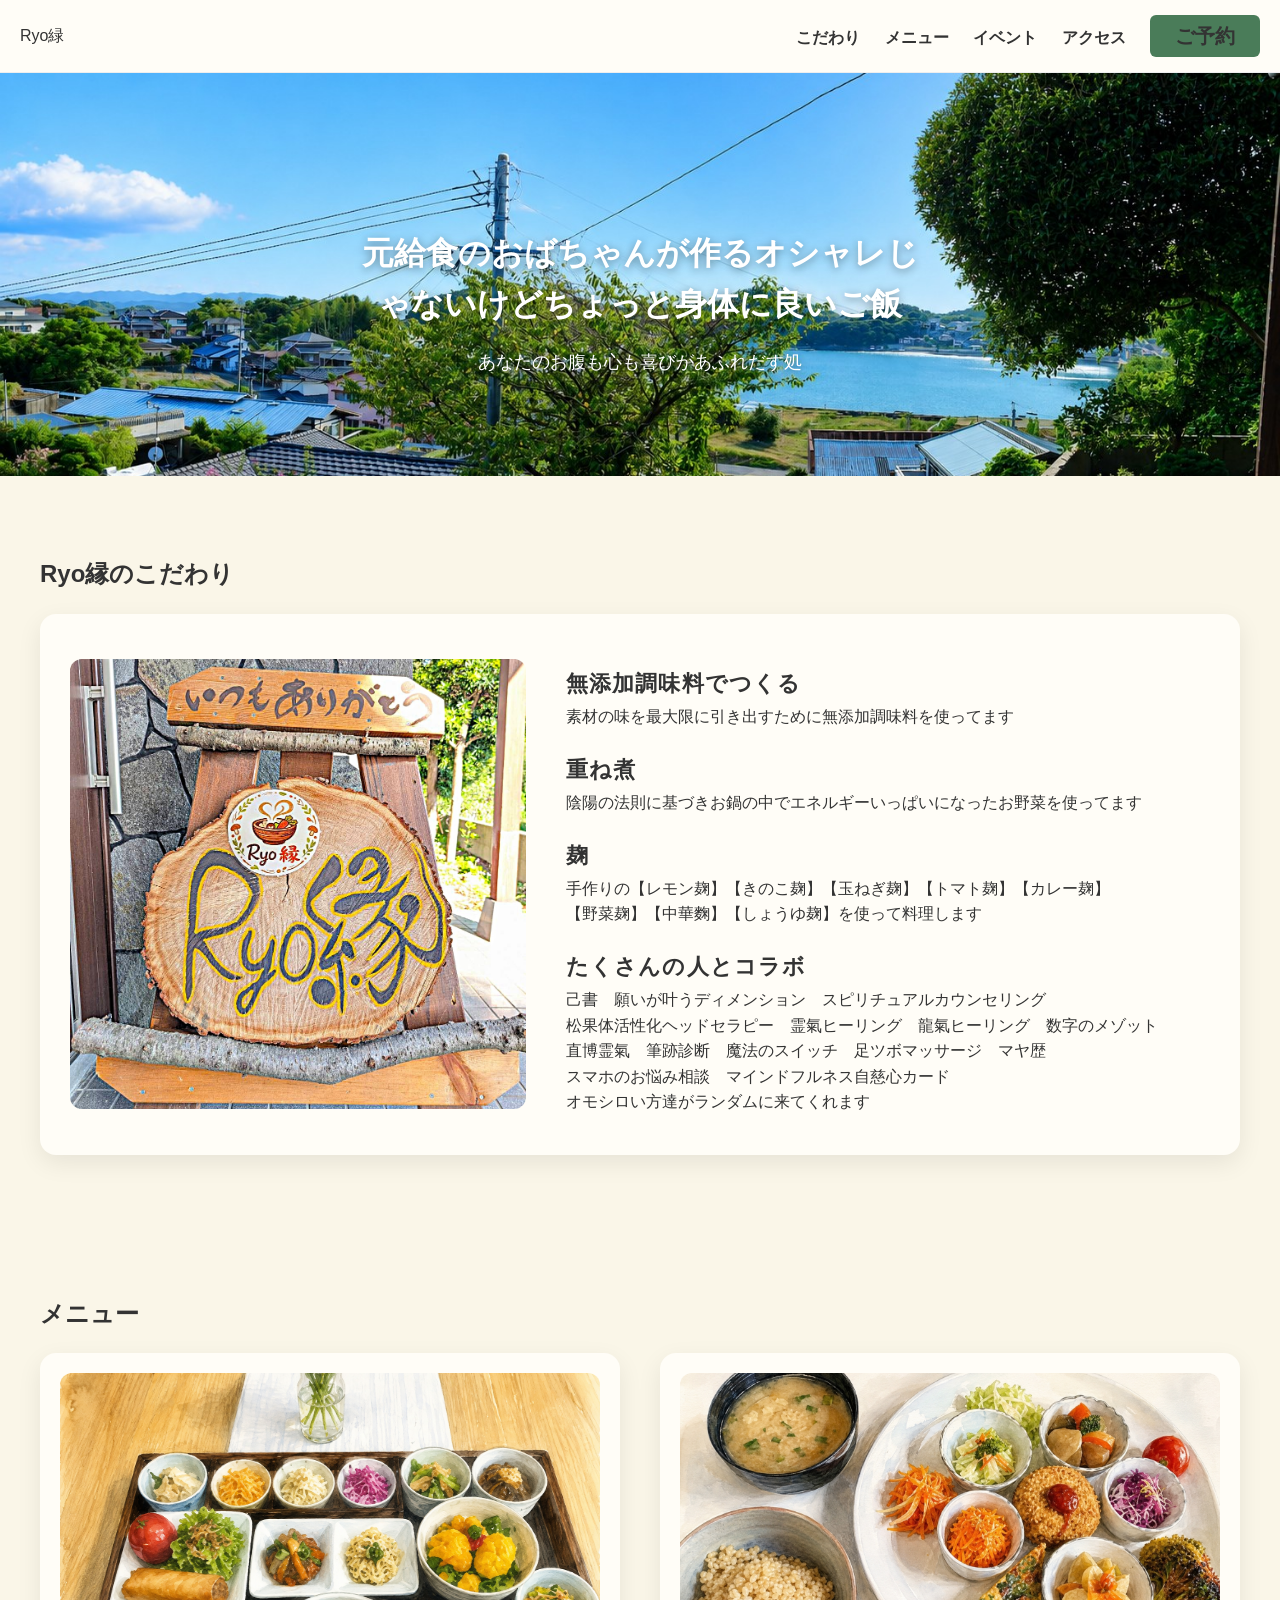
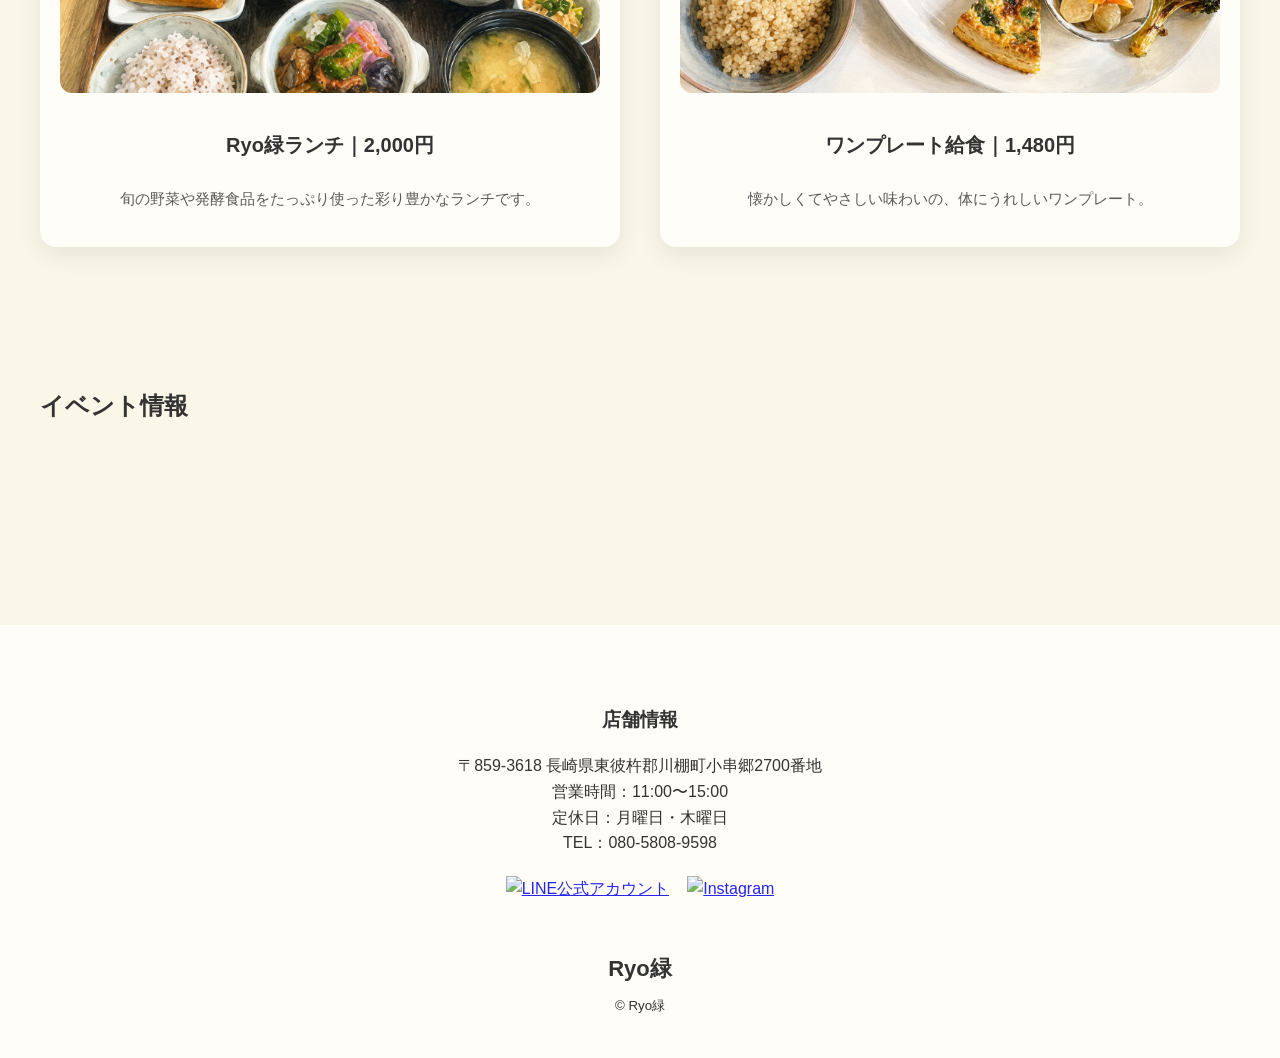
==== index.html @ fbeedf5d "3" ====
<!DOCTYPE html>
<html lang="ja">
<head>
  <meta charset="UTF-8">
  <meta name="viewport" content="width=device-width, initial-scale=1.0">

  <!-- ▼ Google Search Console 所有権確認タグ -->
  <meta name="google-site-verification" content="dXs_n0y46cfC3_GRLBrGXvfFV4buitAmR9U5VPT2Iac" />

  <title>Ryo緑</title>
  <link rel="stylesheet" href="style.css">
</head>

<body>

<header class="header">
  <div class="logo">Ryo緑</div>

  <!-- ハンバーガー -->
  <div class="hamburger" id="hamburger">
    <span></span>
    <span></span>
    <span></span>
  </div>

  <!-- ナビ -->
  <nav class="nav" id="nav">
    <a href="#concept">こだわり</a>
    <a href="#menu">メニュー</a>
    <a href="#kodawari">イベント</a>
    <a href="access.html">アクセス</a>
    <a href="reserve.html" class="nav-reserve">ご予約</a>

  </nav>
</header>

<!-- Hero -->
<section class="hero">
  <img src="images/hero.png" alt="Ryo緑ランチ" class="hero-img">
  <div class="hero-text">
    <h1>元給食のおばちゃんが作るオシャレじゃないけどちょっと身体に良いご飯</h1>
    <p>あなたのお腹も心も喜びがあふれだす処</p>
  </div>
</section>

<!-- Concept（画像スライダー版） -->
<section id="concept" class="section">
  <h2>Ryo縁のこだわり</h2>

  <div class="concept-card">

    <!-- ▼ スライダー枠 -->
    <div class="concept-slider" id="conceptSlider"></div>

    <div class="concept-text">
<div class="feature-block">
  <h3>無添加調味料でつくる</h3>
    素材の味を最大限に引き出すために無添加調味料を使ってます
</div>
<div class="feature-block">
  <h3>重ね煮</h3>
  陰陽の法則に基づきお鍋の中でエネルギーいっぱいになったお野菜を使ってます 
</div>
<div class="feature-block">
  <h3>麹</h3>
    手作りの【レモン麹】【きのこ麹】【玉ねぎ麹】【トマト麹】【カレー麹】<br>
    【野菜麹】【中華麴】【しょうゆ麹】を使って料理します
</div>

<div class="feature-block">
<h3>たくさんの人とコラボ</h3>
己書　願いが叶うディメンション　スピリチュアルカウンセリング<br>
松果体活性化ヘッドセラピー　霊氣ヒーリング　龍氣ヒーリング　数字のメゾット<br>
直博霊氣　筆跡診断　魔法のスイッチ　足ツボマッサージ　マヤ歴<br>
スマホのお悩み相談　マインドフルネス自慈心カード<br>
オモシロい方達がランダムに来てくれます
    </div>

</section>

<!-- Menu -->
<section id="menu" class="section">
  <h2>メニュー</h2>
  <div class="menu-grid">

    <div class="menu-card">
      <img src="images/royenlunch.png" alt="Ryo緑ランチ">
      <h3>Ryo緑ランチ｜2,000円</h3>
      <p>旬の野菜や発酵食品をたっぷり使った彩り豊かなランチです。</p>
    </div>

    <div class="menu-card">
      <img src="images/royenplate.png" alt="ワンプレート給食">
      <h3>ワンプレート給食｜1,480円</h3>
      <p>懐かしくてやさしい味わいの、体にうれしいワンプレート。</p>
    </div>

  </div>
</section>

<!-- Event -->
<section id="kodawari" class="section">
  <h2>イベント情報</h2>

  <div class="event-scroll" id="eventScroll">
    <!-- Firebaseからイベントを読み込んで自動でここに追加される -->
  </div>
</section>

<!-- ▼ モーダル（イベント拡大表示） -->
<div id="eventModal" class="modal">
  <div class="modal-content">
    <span class="close-btn">&times;</span>
    <img id="modalImage" src="" alt="イベント画像">
    <p id="modalDesc"></p>
  </div>
</div>

<!-- Footer -->
<footer class="footer" id="footer-access">

  <div class="footer-box">

    <div class="footer-info">
      <h3>店舗情報</h3>
      <p>
        〒859-3618 長崎県東彼杵郡川棚町小串郷2700番地<br>
        営業時間：11:00〜15:00<br>
        定休日：月曜日・木曜日<br>
        TEL：080-5808-9598
      </p>
<div class="footer-sns">
  <a href="https://lin.ee/あなたのLINEリンク" target="_blank" class="sns-icon">
    <img src="https://scdn.line-apps.com/n/line_add_friends/btn/ja.png" alt="LINE公式アカウント">
  </a>

  <a href="https://www.instagram.com/あなたのインスタID/" target="_blank" class="sns-icon">
    <img src="https://upload.wikimedia.org/wikipedia/commons/a/a5/Instagram_icon.png" alt="Instagram">
  </a>
</div>

    </div>
    
    <!-- ▼ 長押しで管理画面へ -->
    <div class="footer-brand">
      <div class="footer-logo" id="adminLogo">Ryo緑</div>
      <small>© Ryo緑</small>
    </div>

  </div>

</footer>

<script>
  /* ハンバーガー */
  const hamburger = document.getElementById("hamburger");
  const nav = document.getElementById("nav");

  hamburger.addEventListener("click", () => {
    nav.classList.toggle("active");
  });

  /* PCドラッグで横スクロール */
  const eventScroll = document.getElementById('eventScroll');
  let isDown = false;
  let startX;
  let scrollLeft;

  eventScroll.addEventListener('mousedown', (e) => {
    isDown = true;
    startX = e.pageX - eventScroll.offsetLeft;
    scrollLeft = eventScroll.scrollLeft;
  });

  eventScroll.addEventListener('mouseleave', () => isDown = false);
  eventScroll.addEventListener('mouseup', () => isDown = false);

  eventScroll.addEventListener('mousemove', (e) => {
    if (!isDown) return;
    e.preventDefault();
    const x = e.pageX - eventScroll.offsetLeft;
    const walk = (x - startX) * 1.5;
    eventScroll.scrollLeft = scrollLeft - walk;
  });

  /* 長押しで管理画面へ */
  const adminLogo = document.getElementById("adminLogo");
  let pressTimer;

  adminLogo.addEventListener("mousedown", () => {
    pressTimer = setTimeout(() => {
      window.open("admin.html", "_blank");
    }, 1200);
  });

  adminLogo.addEventListener("mouseup", () => clearTimeout(pressTimer));
  adminLogo.addEventListener("mouseleave", () => clearTimeout(pressTimer));

  /* ▼ モーダル閉じる */
  const modal = document.getElementById("eventModal");
  const closeBtn = document.querySelector(".close-btn");

  closeBtn.addEventListener("click", () => {
    modal.style.display = "none";
  });

  modal.addEventListener("click", (e) => {
    if (e.target === modal) modal.style.display = "none";
  });
</script>

<!-- ▼ Firebaseからイベント読み込み -->
<script type="module">
  import { initializeApp } from "https://www.gstatic.com/firebasejs/10.0.0/firebase-app.js";
  import { getFirestore, collection, getDocs } from "https://www.gstatic.com/firebasejs/10.0.0/firebase-firestore.js";

  /* ▼ 新しい Firebase 設定値（ryoenn-1dc81） ▼ */
  const firebaseConfig = {
    apiKey: "AIzaSyDnXJIOmutkJ0SrPln5XdKHUF9UUEnhtdI",
    authDomain: "ryoenn-1dc81.firebaseapp.com",
    projectId: "ryoenn-1dc81",
    storageBucket: "ryoenn-1dc81.firebasestorage.app",
    messagingSenderId: "92335833506",
    appId: "1:92335833506:web:ac55b67620a086cfd332fb",
    measurementId: "G-6D3M8D7VG6"
  };

  const app = initializeApp(firebaseConfig);
  const db = getFirestore(app);

  async function loadEvents() {
    const eventScroll = document.getElementById("eventScroll");
    eventScroll.innerHTML = "";

    const snapshot = await getDocs(collection(db, "events"));
    snapshot.forEach((docData) => {
      const data = docData.data();

      const card = document.createElement("div");
      card.classList.add("event-card");

      card.innerHTML = `
        <img src="${data.imageUrl}" alt="イベント写真">
        <p class="event-desc">${data.description}</p>
      `;

      /* ▼ カードクリックでモーダル表示 */
      card.addEventListener("click", () => {
        document.getElementById("modalImage").src = data.imageUrl;
        document.getElementById("modalDesc").textContent = data.description;
        document.getElementById("eventModal").style.display = "flex";
      });

      eventScroll.appendChild(card);
    });
  }

  loadEvents();
</script>

<!-- ▼ こだわり画像スライダー -->
<script>
  const conceptImages = [
    "images/concept.png",
    "images/concept2.png",
    "images/concept3.png"
  ];

  const slider = document.getElementById("conceptSlider");

  conceptImages.forEach((src, index) => {
    const img = document.createElement("img");
    img.src = src;
    if (index === 0) img.classList.add("active");
    slider.appendChild(img);
  });

  let currentIndex = 0;
  const imgs = slider.querySelectorAll("img");

  setInterval(() => {
    imgs[currentIndex].classList.remove("active");
    currentIndex = (currentIndex + 1) % imgs.length;
    imgs[currentIndex].classList.add("active");
  }, 3000);

  slider.addEventListener("click", () => {
    imgs[currentIndex].classList.remove("active");
    currentIndex = (currentIndex + 1) % imgs.length;
    imgs[currentIndex].classList.add("active");
  });
</script>

</body>
</html>
---- style.css ----
/* ===========================
   基本設定（最大幅・フォント）
=========================== */
body {
  background: #faf6e8f5;
  margin: 0;
  font-family: "Noto Sans JP", sans-serif;
  line-height: 1.6;
  color: #333;
}

/* 全セクションの余白 */
.section {
  max-width: 1200px;
  margin: 0 auto;
  padding: 60px 20px;
}

/* ===========================
   Header（固定・レスポンシブ）
=========================== */
.header {
  display: flex;
  justify-content: space-between;
  align-items: center;
  padding: 20px;
  position: sticky;
  top: 0;
  background: #fffdf7;
  z-index: 100;
  border-bottom: 1px solid #eee;
  flex-wrap: nowrap;
  overflow: hidden;
}

.nav a {
  margin-left: 20px;
  text-decoration: none;
  color: #333;
  font-weight: 600;
}

.reserve-btn {
  padding: 6px 12px;
  background: #4CAF50;
  color: #fff;
  border-radius: 4px;
}
/* ヘッダー専用の予約ボタン */
.nav-reserve {
  padding: 10px 25px;
  background: #4a7c59; /* Ryo緑カラー */
  color: #fff;
  border-radius: 6px;
  font-size: 20px;
  transition: background 0.2s;
}

.nav-reserve:hover {
  background: #3e6b4d;
}


/*===========================
   ハンバーガーメニュー
=========================== */
.hamburger {
  display: none;
  flex-direction: column;
  gap: 5px;
  cursor: pointer;
}

.hamburger span {
  width: 26px;
  height: 3px;
  background: #333;
  border-radius: 3px;
}

/* ===========================
   Hero
=========================== */
.hero {
  position: relative;
  text-align: center;
}

.hero-img {
  width: 100%;
  height: auto;
  display: block;
}

.hero-text {
  position: absolute;
  bottom: 15%;
  left: 50%;
  transform: translateX(-50%);
  color: white;
  text-shadow: 0 2px 8px rgba(0,0,0,0.4);
  
  padding: 20px 30px;
  border-radius: 12px;
}

.hero-text h1 {
  font-size: 32px;
  margin-bottom: 10px;
}

.hero-text p {
  font-size: 18px;
}
@media (max-width: 600px) {

  .hero-text {
    bottom: 3% !important;     /* ← 位置を下げて見切れ防止 */
    width: 85% !important;
    padding: 8px 12px !important;
  }

  .hero-text h1 {
    font-size: 17px !important;   /* ← 控えめに小さく（強制適用） */
    line-height: 1.35 !important;
    margin-bottom: 4px !important;
  }

  .hero-text p {
    font-size: 13px !important;
    line-height: 1.35 !important;
  }
}
@media (max-width: 600px) {

  /* Hero 全体をヘッダー分だけ下げる */

  /* hero-text の位置は微調整（必要なら） */
  .hero-text {
    bottom: 8%;
  }
}

/* ===========================
   Concept（カード版）
=========================== */

.concept-card {
  background: #fffdf7;
  border-radius: 16px;
  padding: 30px;
  display: flex;
  gap: 40px;
  align-items: center;
  box-shadow: 0 8px 24px rgba(0,0,0,0.08);
  max-width: 1200px;
  margin: 0 auto;
  transition: transform 0.3s ease, box-shadow 0.3s ease;
}
.feature-block {
  margin-bottom: 10px;        /* ブロック間の余白を広めに */
}
.feature-block h3 {
  font-size: 1.4rem;
  font-weight: 700;
  margin-bottom: 2px;         /* 見出しと本文の間に少し余白 */
  letter-spacing: 0.05em;     /* 写真のような少し広めの字間 */
}
/* ===========================
   Concept Slider（追加）
=========================== */

.concept-slider {
  width: 40%;
  height: 450px;
  overflow: hidden;
  border-radius: 12px;
  position: relative;
}

.concept-slider img {
  width: 100%;
  height: 100%;
  object-fit: cover;
  position: absolute;
  top: 0;
  left: 0;
  opacity: 0;
  transition: opacity 1s ease;
}

.concept-slider img.active {
  opacity: 1;
}

/* スマホ対応 */
@media (max-width: 600px) {
  .concept-card {
    flex-direction: column;   /* ← 画像が上、文字が下になる */
    text-align: center;
    padding: 20px;
  }

  .concept-slider {
    width: 100%;              /* ← スマホ時の画像横幅はここで変える */
    height: 220px;            /* ← 高さは自由に調整可能 */
  }

  .concept-text {
    width: 100%;
    margin-top: 20px;         /* ← 画像との間に余白（任意） */
  }
}
/* ===========================
   Menu（カード化・高級感アップ）
=========================== */

.menu-grid {
  display: grid;
  grid-template-columns: 1fr 1fr;
  gap: 40px;
  align-items: stretch;
}

.menu-card {
  background: #fffdf7;
  border-radius: 16px;
  padding: 20px;
  text-align: center;
  box-shadow: 0 8px 24px rgba(0,0,0,0.08);
  transition: transform 0.3s ease, box-shadow 0.3s ease;
  cursor: pointer;
  display: flex;
  flex-direction: column;
}

.menu-card:hover {
  transform: translateY(-6px);
  box-shadow: 0 12px 32px rgba(0,0,0,0.12);
}

.menu-card img {
  width: 100%;
  height: 320px;
  object-fit: cover;
  object-position: center;
  border-radius: 12px;
  margin-bottom: 16px;
}

.menu-card h3 {
  font-size: 20px;
  margin-bottom: 10px;
  color: #333;
}

.menu-card p {
  font-size: 15px;
  color: #5a5a5a;
  line-height: 1.7;
}

/* スマホ対応 */
@media (max-width: 600px) {
  .menu-grid {
    grid-template-columns: 1fr;
  }

  .menu-card img {
    height: auto;
  }
}

/* ===========================
   Event（高級感フル強化版）
=========================== */

.event-scroll {
  display: flex;
  overflow-x: scroll;
  gap: 48px;
  padding: 30px 20px;
  scroll-snap-type: x mandatory;
  -webkit-overflow-scrolling: touch;
  scrollbar-color: #4a7c59 #e5e5e5;
}

.event-card {
  flex: 0 0 300px;
  background: #fffdf7;
  border-radius: 16px;
  padding: 20px;
  text-align: center;
  scroll-snap-align: start;
  box-shadow: 0 8px 24px rgba(0,0,0,0.08);
  transition: transform 0.3s ease, box-shadow 0.3s ease;
  cursor: pointer;
}

.event-card:hover {
  transform: translateY(-6px);
  box-shadow: 0 12px 32px rgba(0,0,0,0.12);
}

@media (hover: none) {
  .event-card:hover {
    transform: none;
    box-shadow: 0 8px 24px rgba(0,0,0,0.08);
  }
}

.event-card img {
  width: 100%;
  height: auto;
  object-fit: contain;
  border-radius: 12px;
  margin-bottom: 14px;
}

.event-desc {
  margin-top: 8px;
  font-size: 15px;
  line-height: 1.7;
  color: #5a5a5a;
}

/* スクロールバー */
.event-scroll::-webkit-scrollbar {
  height: 8px;
}

.event-scroll::-webkit-scrollbar-thumb {
  background: #6b8f71;
  border-radius: 4px;
}

.event-scroll::-webkit-scrollbar-track {
  background: #e5e5e5;
  border-radius: 4px;
}

/* スマホ */
@media (max-width: 600px) {
  .event-card {
    flex: 0 0 85%;
  }
}

/* ===========================
   ▼ モーダル（イベント拡大表示）
=========================== */

.modal {
  display: none;
  position: fixed;
  top: 0;
  left: 0;
  width: 100%;
  height: 100%;
  background: rgba(0,0,0,0.55);
  backdrop-filter: blur(4px);
  justify-content: center;
  align-items: center;
  z-index: 9999;
}

.modal-content {
  background: #fffdf7;
  padding: 24px;
  border-radius: 16px;
  max-width: 500px;
  width: 90%;
  text-align: center;
  box-shadow: 0 12px 32px rgba(0,0,0,0.18);
  animation: fadeIn 0.3s ease;
}

.close-btn {
  float: right;
  font-size: 28px;
  cursor: pointer;
  margin-bottom: 10px;
}

.modal-content img {
  width: 100%;
  border-radius: 12px;
  margin-bottom: 16px;
}

@keyframes fadeIn {
  from { opacity: 0; transform: scale(0.92); }
  to { opacity: 1; transform: scale(1); }
}

/* ===========================
   Footer（店舗情報＋ブランド統合）
=========================== */

.footer {
  background: #fffdf7;
  padding: 40px 20px;
  margin-top: 60px;
  border-top: 1px solid #fffdf7;
}

.footer-box {
  max-width: 900px;
  margin: 0 auto;
  text-align: center;
}

.footer-info {
  background: #fffdf7;
  padding: 20px;
  border-radius: 12px;
  margin-bottom: 30px;
}

.footer-brand {
  margin-top: 10px;
}

.footer-logo {
  font-size: 22px;
  font-weight: bold;
  margin-bottom: 6px;
}
.footer-sns {
  display: flex;
  gap: 18px;
  margin-top: 20px;
  justify-content: center;
}

.footer-sns img {
  width: 32px;
  height: 32px;
  opacity: 0.85;
  transition: 0.3s ease;
}

.footer-sns img:hover {
  opacity: 1;
  transform: scale(1.12);
}

/* ===========================
   スマホ対応
=========================== */
@media (max-width: 600px) {

  .hero-text h1 {
    font-size: 20px;
  }
  .hero-text p {
    font-size: 14px;
  }

  #concept p {
    text-align: center;
  }

  .two-column {
    display: block;
  }
  .two-column img {
    width: 100%;
    margin-top: 20px;
  }

  .nav a {
    margin-left: 10px;
    font-size: 14px;
  }

  .footer {
    padding: 30px 16px;
  }
}

/* ===========================
   ハンバーガーメニュー（スマホ）
=========================== */
@media (max-width: 600px) {

  .hamburger {
    display: flex;
  }

  .nav {
    display: none;
    flex-direction: column;
    background: #fff;
    width: 100%;
    padding: 20px;
    border-bottom: 1px solid #eee;
  }

  .nav.active {
    display: flex;
    position: static;
  }

  .nav a {
    margin: 10px 0;
    font-size: 16px;
  }
}/* ================================
   reserve.html 専用デザイン
   Ryo緑の世界観に合わせた最終版
================================ */

/* カード全体（白いパネル） */
.reserve-panel-vertical {
  max-width: 700px;
  margin: 60px auto;
  padding: 48px 36px;
  background: #ffffff;
  border-radius: 14px;
  box-shadow: 0 4px 14px rgba(0,0,0,0.08);
  height: auto; /* 内容に応じて伸びる */
  box-sizing: border-box;
}

/* タイトル */
.reserve-panel-vertical h2 {
  text-align: center;
  font-size: 2rem;
  margin-bottom: 28px;
  letter-spacing: 1px;
}

/* 説明文 */
.reserve-panel-vertical p {
  line-height: 1.8;
  margin-bottom: 28px;
  font-size: 16px;
}

/* 見出し（ご予約方法 / 注意事項） */
.reserve-panel-vertical h3 {
  font-size: 1.4rem;
  margin: 32px 0 16px;
}

/* 予約ボタンの並び */
.reserve-links {
  display: flex;
  flex-direction: column;
  gap: 24px; /* ボタン間隔を広げて見切れ防止 */
}

/* 予約ボタン */
.reserve-btn {
  display: block;
  padding: 16px 20px;
  background-color: #4a7c59; /* Ryo緑カラー */
  color: #fff;
  text-align: center;
  border-radius: 8px;
  font-size: 18px;
  transition: background 0.2s, transform 0.1s;
}

.reserve-btn:hover {
  background-color: #3e6b4d;
}

.reserve-btn:active {
  transform: scale(0.98);
}

/* 注意事項リスト */
.reserve-panel-vertical ul {
  margin-top: 10px;
  padding-left: 20px;
  line-height: 1.8;
  font-size: 15px;
  color: #555;
}

/* スマホ最適化 */
@media (max-width: 600px) {
  .reserve-panel-vertical {
    padding: 32px 20px;
    margin: 30px 12px;
  }

  .reserve-btn {
    font-size: 16px;
    padding: 14px;
  }

  .reserve-links {
    gap: 20px;
  }
}
/* 駐車場（2枚） */
.parking-photos {
  display: flex;
  gap: 20px;
  flex-wrap: wrap;
  margin-top: 20px;
}

.parking-photos .access-item {
  width: 48%;
}

/* 道順（3枚横並び） */
.path-photos {
  display: flex;
  gap: 20px;
  flex-wrap: nowrap;
  justify-content: space-between;
  margin-top: 20px;
}

.path-photos .access-item {
  width: 32%;
}
/* 道順写真の高さ統一 */
.path-photos .access-img {
  height: 220px;   /* ← 好きな高さに調整可能 */
  object-fit: cover;
}

/* 共通 */
.access-img {
  width: 100%;
  border-radius: 8px;
  box-shadow: 0 2px 6px rgba(0,0,0,0.15);
  object-fit: cover;
}

.access-caption {
  margin-top: 8px;
  font-size: 14px;
  color: #555;
  line-height: 1.5;
}

/* スマホ最適化 */
@media (max-width: 600px) {
  .path-photos {
    flex-wrap: wrap;
  }
  .path-photos .access-item {
    width: 100%;
  }
}
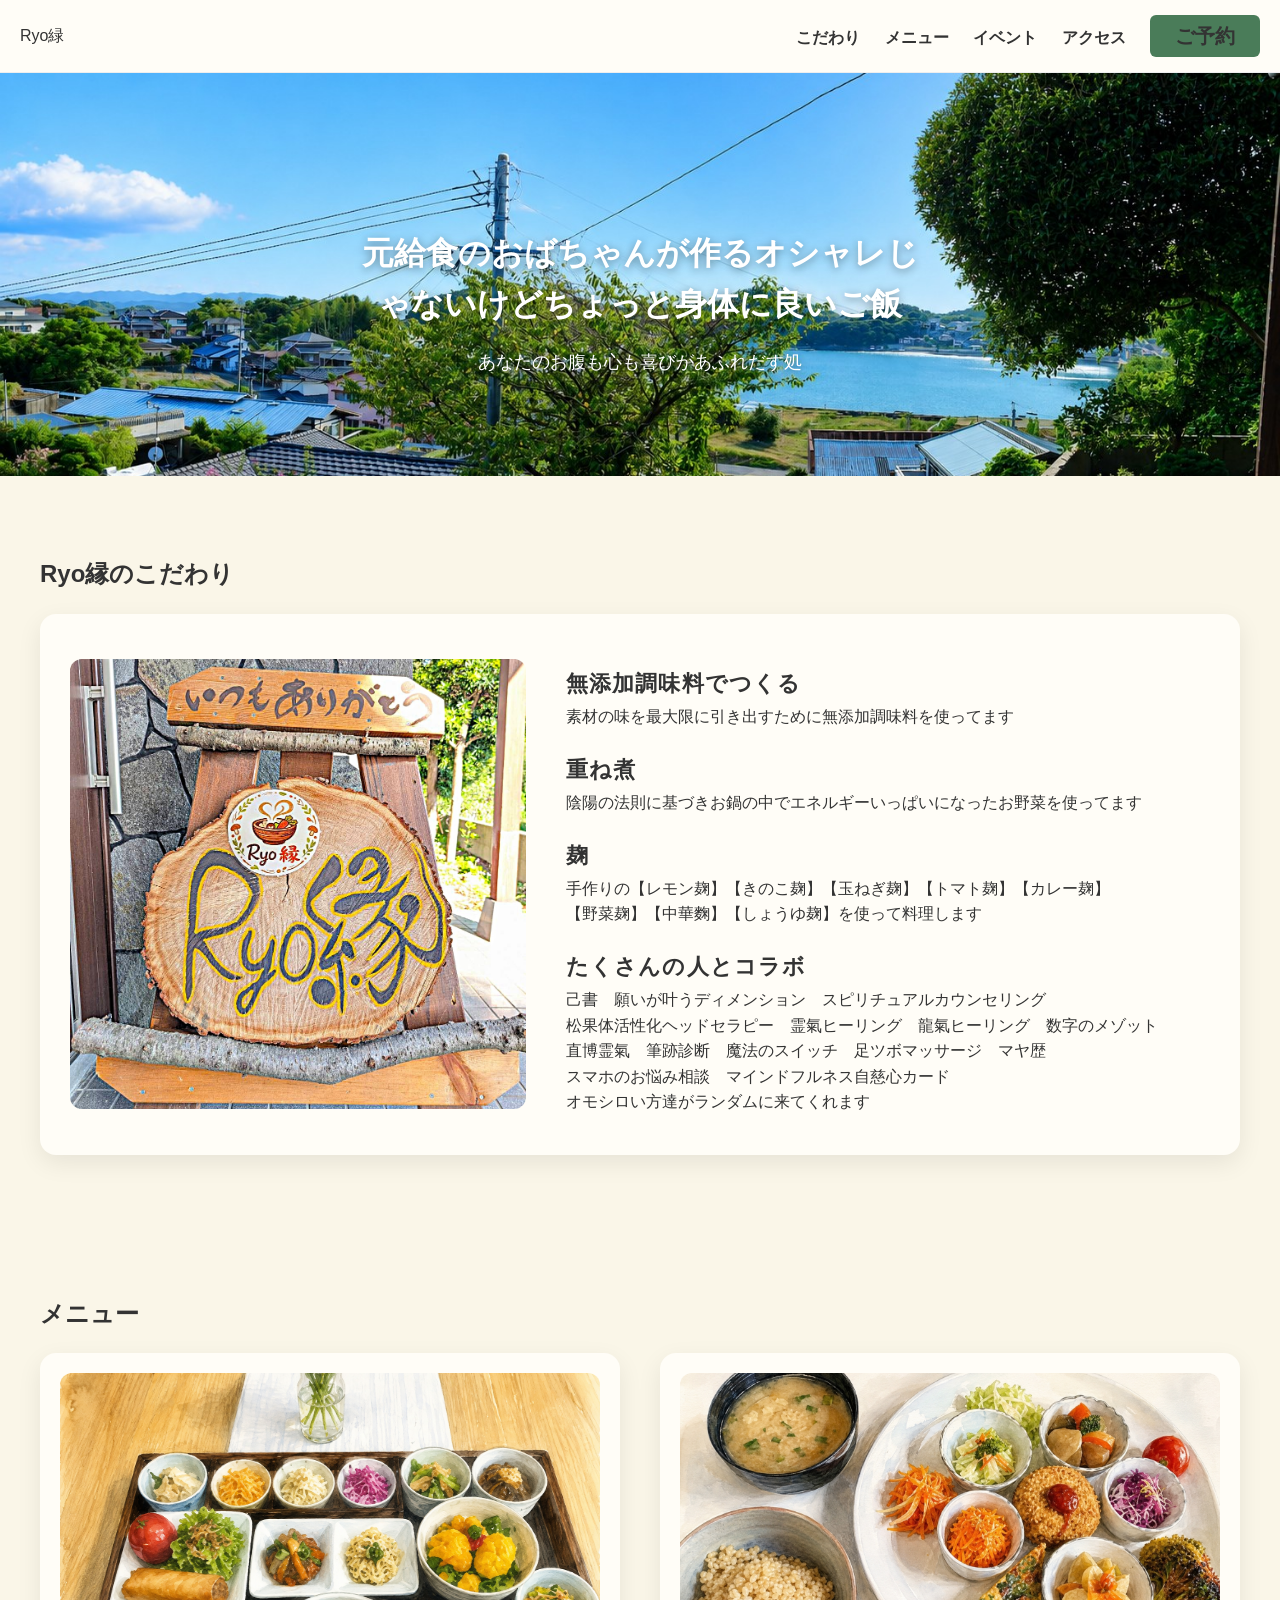
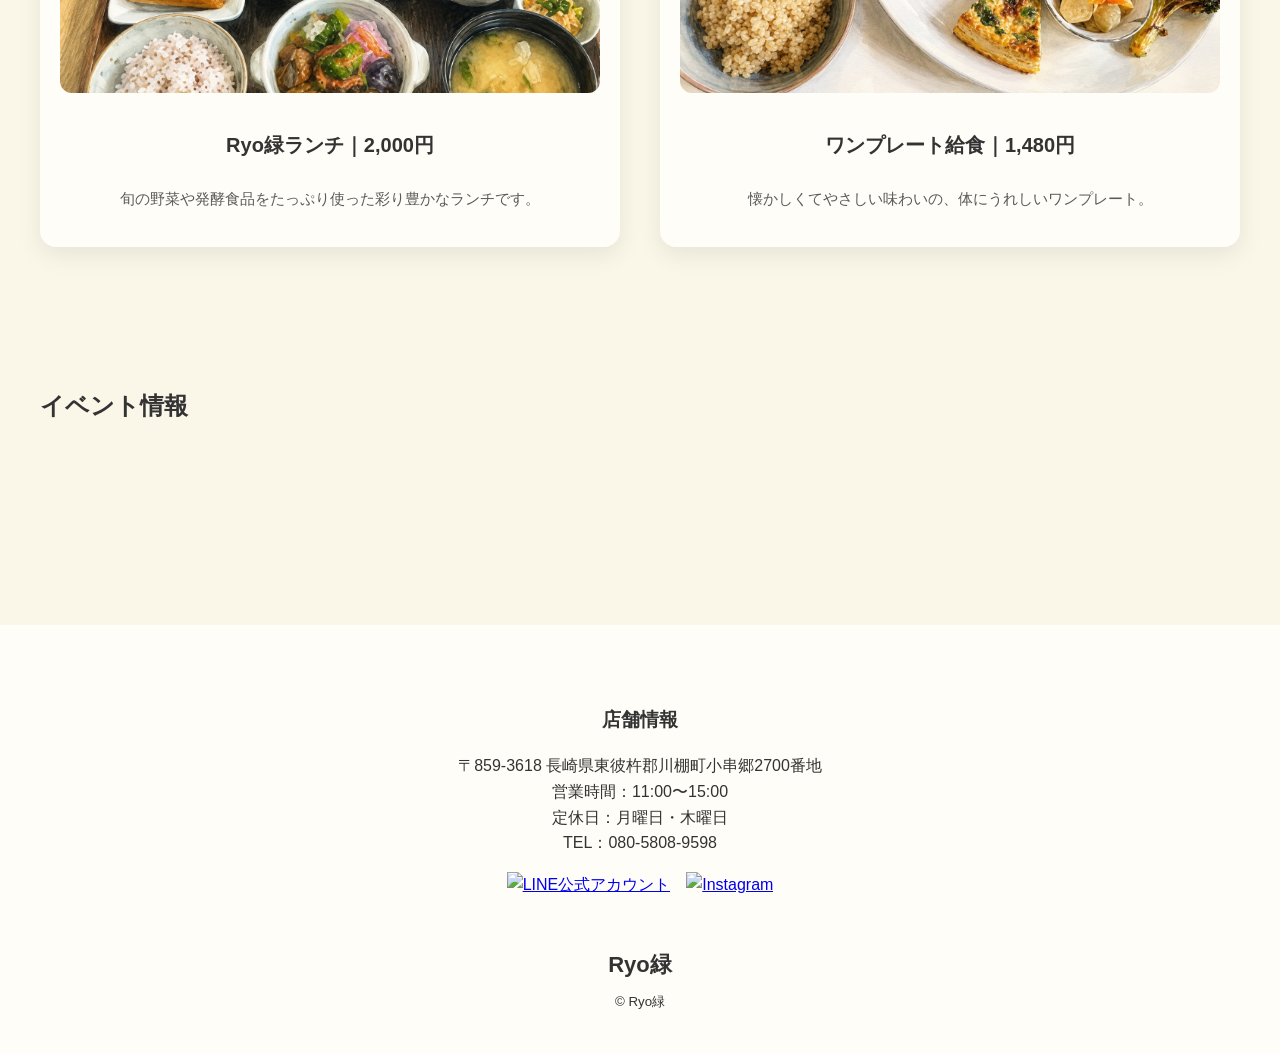
==== commit ac406edb: "6" ====
--- a/index.html
+++ b/index.html
@@ -129,12 +129,18 @@
         定休日：月曜日・木曜日<br>
         TEL：080-5808-9598
       </p>
+<head>
+  <meta name="viewport" content="width=device-width, initial-scale=1.0">
+</head>
+
 <div class="footer-sns">
-  <a href="https://lin.ee/あなたのLINEリンク" target="_blank" class="sns-icon">
+  <!-- LINE公式アカウント -->
+  <a href="https://lin.ee/NmHoExs" target="_blank" class="sns-icon">
     <img src="https://scdn.line-apps.com/n/line_add_friends/btn/ja.png" alt="LINE公式アカウント">
   </a>
 
-  <a href="https://www.instagram.com/あなたのインスタID/" target="_blank" class="sns-icon">
+  <!-- Instagram -->
+  <a href="https://www.instagram.com/ryoen888/?utm_source=ig_web_button_share_sheet" target="_blank" class="sns-icon">
     <img src="https://upload.wikimedia.org/wikipedia/commons/a/a5/Instagram_icon.png" alt="Instagram">
   </a>
 </div>
--- a/style.css
+++ b/style.css
@@ -428,16 +428,14 @@
 }
 .footer-sns {
   display: flex;
-  gap: 18px;
-  margin-top: 20px;
+  gap: 16px;
   justify-content: center;
+  flex-wrap: wrap;
 }
 
 .footer-sns img {
-  width: 32px;
-  height: 32px;
-  opacity: 0.85;
-  transition: 0.3s ease;
+  max-width: 100%;
+  height: auto;
 }
 
 .footer-sns img:hover {
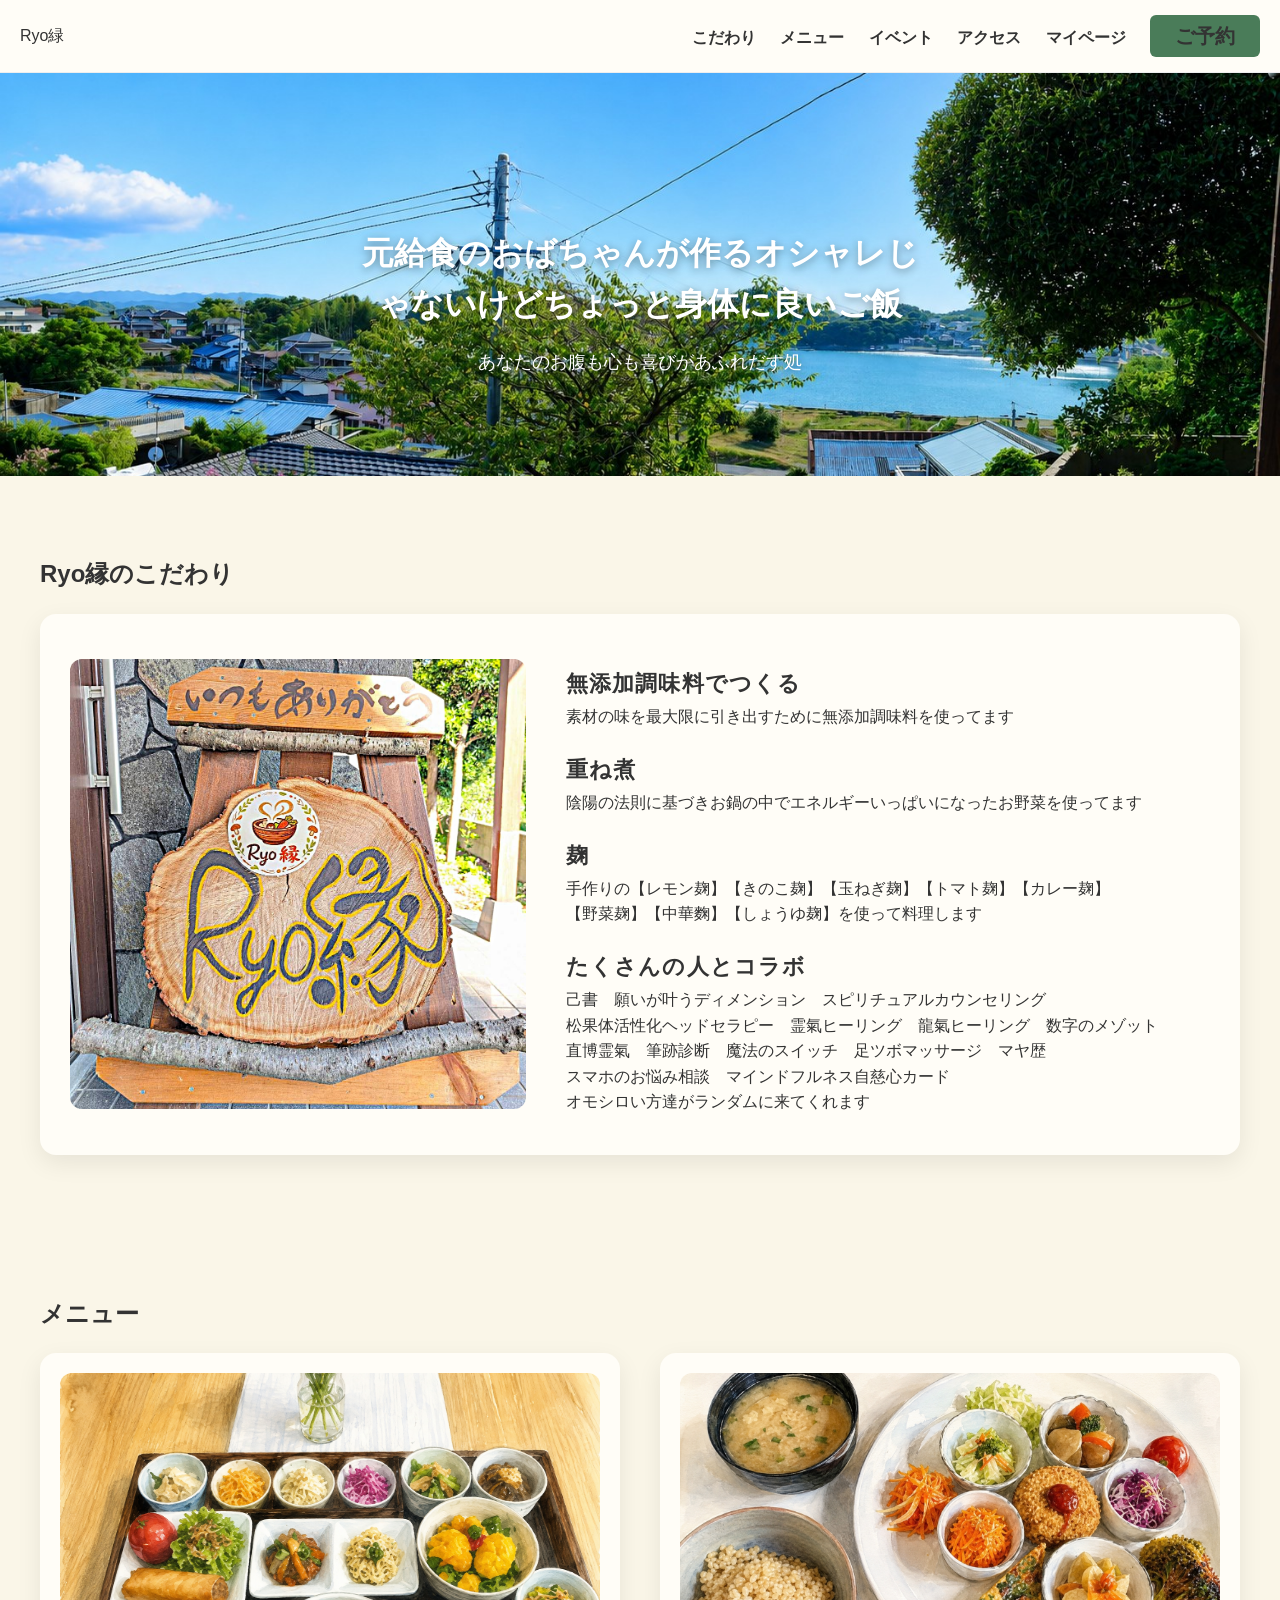
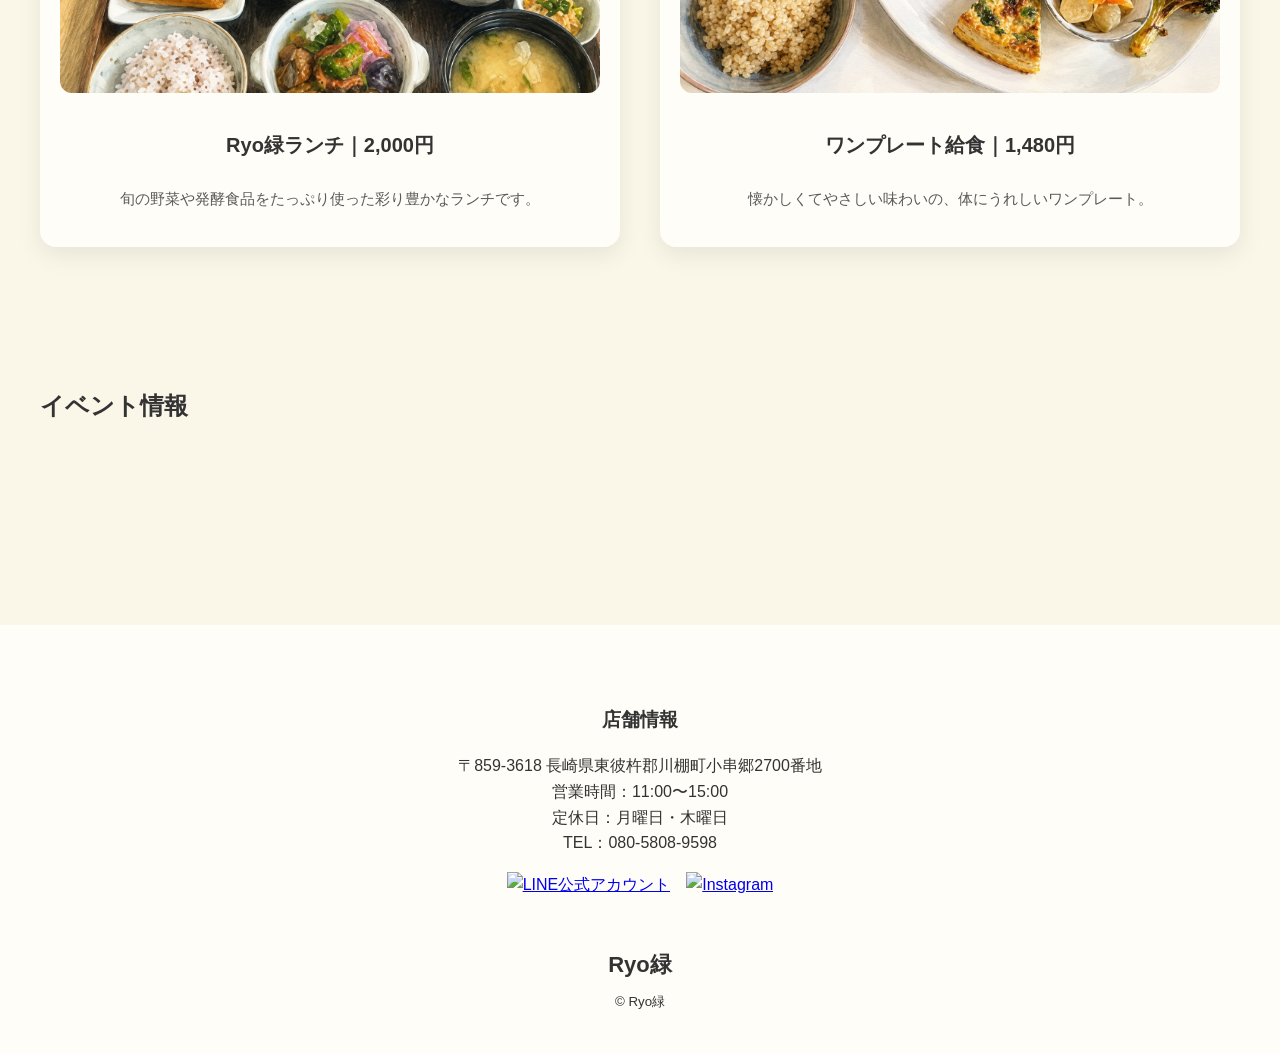
==== commit 56c4de33: "1" ====
--- a/index.html
+++ b/index.html
@@ -29,6 +29,7 @@
     <a href="#menu">メニュー</a>
     <a href="#kodawari">イベント</a>
     <a href="access.html">アクセス</a>
+    <a href="mypage.html">マイページ</a>
     <a href="reserve.html" class="nav-reserve">ご予約</a>
 
   </nav>
@@ -152,7 +153,6 @@
       <div class="footer-logo" id="adminLogo">Ryo緑</div>
       <small>© Ryo緑</small>
     </div>
-
   </div>
 
 </footer>
@@ -189,18 +189,40 @@
     eventScroll.scrollLeft = scrollLeft - walk;
   });
 
-  /* 長押しで管理画面へ */
-  const adminLogo = document.getElementById("adminLogo");
-  let pressTimer;
-
-  adminLogo.addEventListener("mousedown", () => {
-    pressTimer = setTimeout(() => {
-      window.open("admin.html", "_blank");
-    }, 1200);
-  });
-
-  adminLogo.addEventListener("mouseup", () => clearTimeout(pressTimer));
-  adminLogo.addEventListener("mouseleave", () => clearTimeout(pressTimer));
+/* 長押しで管理画面へ */
+const adminLogo = document.getElementById("adminLogo");
+let pressTimer;
+let isLongPress = false;
+
+// ▼ 長押し開始（スマホ）
+adminLogo.addEventListener("touchstart", (e) => {
+  e.preventDefault(); // 標準の長押しメニューを無効化
+  isLongPress = false;
+
+  pressTimer = setTimeout(() => {
+    isLongPress = true;
+    window.location.href = "admin.html"; // スマホは新規タブよりこちらが確実
+  }, 1200);
+});
+
+// ▼ 長押し終了（スマホ）
+adminLogo.addEventListener("touchend", () => {
+  clearTimeout(pressTimer);
+});
+
+// ▼ キャンセル（スマホ）
+adminLogo.addEventListener("touchcancel", () => {
+  clearTimeout(pressTimer);
+});
+
+// ▼ PC（マウス）
+adminLogo.addEventListener("mousedown", () => {
+  pressTimer = setTimeout(() => {
+    window.open("admin.html", "_blank");
+  }, 1200);
+});
+adminLogo.addEventListener("mouseup", () => clearTimeout(pressTimer));
+adminLogo.addEventListener("mouseleave", () => clearTimeout(pressTimer));
 
   /* ▼ モーダル閉じる */
   const modal = document.getElementById("eventModal");
@@ -298,4 +320,4 @@
 </script>
 
 </body>
-</html>
+</html>
--- a/style.css
+++ b/style.css
@@ -434,7 +434,7 @@
 }
 
 .footer-sns img {
-  max-width: 100%;
+  width: 32px;   /* ← ここでロゴの大きさを決める */
   height: auto;
 }
 
@@ -648,3 +648,8 @@
     width: 100%;
   }
 }
+#adminLogo {
+  user-select: none;
+  -webkit-user-select: none;
+  touch-action: manipulation;
+}
